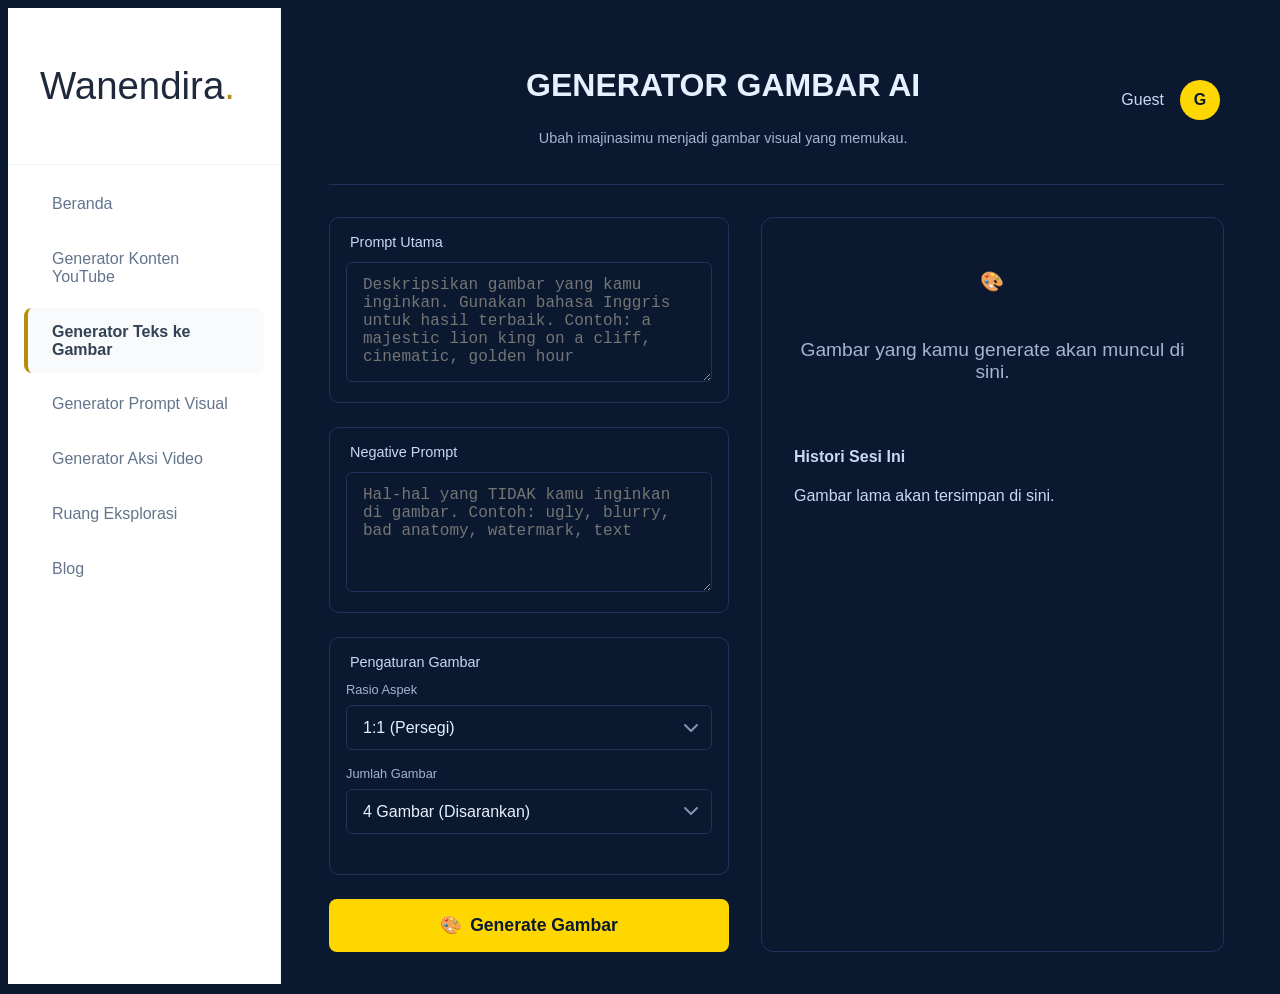
==== pages/generator-gambar.html @ 5f644c28 "Create generator-gambar.html" ====
<!DOCTYPE html>
<html lang="id">
<head>
    <meta charset="UTF-8">
    <meta name="viewport" content="width=device-width, initial-scale=1.0">
    <title>Generator Gambar AI | Wanendira.</title>
    
    <!-- Path ke CSS sudah disesuaikan (naik satu level ke root) -->
    <link rel="stylesheet" href="../assets/css/reset.css">
    <link rel="stylesheet" href="../assets/css/app.css">
</head>
<body>
    <div id="app-overlay" class="app-overlay"></div>
    <div class="app-container">
        <!-- Sidebar akan di-load oleh ui-loader.js -->
        <aside id="sidebar" class="sidebar">
            <div class="branding-header"><h1 class="brand-name">Wanendira<span class="brand-dot">.</span></h1></div>
            <nav id="main-nav" class="navigation"></nav>
        </aside>

        <!-- Workspace Utama -->
        <main class="workspace">
            <!-- Header yang konsisten dengan halaman lain -->
            <header class="workspace-header">
                <button id="menu-toggle" class="menu-toggle-btn"><svg xmlns="http://www.w3.org/2000/svg" width="24" height="24" viewBox="0 0 24 24" fill="none" stroke="currentColor" stroke-width="2" stroke-linecap="round" stroke-linejoin="round"><line x1="3" y1="12" x2="21" y2="12"></line><line x1="3" y1="6" x2="21" y2="6"></line><line x1="3" y1="18" x2="21" y2="18"></line></svg></button>
                <div class="page-title-wrapper">
                    <h2 class="page-title">GENERATOR GAMBAR AI</h2>
                    <p class="page-subtitle">Ubah imajinasimu menjadi gambar visual yang memukau.</p>
                </div>
                <div class="profile-wrapper">
                    <div id="user-profile-toggle" class="user-profile"><span class="user-name">Guest</span><div class="user-avatar">G</div></div>
                    <div id="profile-dropdown" class="profile-dropdown"><div class="dropdown-item" id="manage-api-key"><span>🔑</span> Kelola API Key</div><div class="dropdown-item"><span>⚙️</span> Pengaturan</div><div class="dropdown-separator"></div><div class="dropdown-item"><span>🚪</span> Keluar</div></div>
                </div>
            </header>

            <!-- 
                Area konten utama dengan layout 2 kolom (generator-workspace)
                Tapi isinya masih kosong. Ini yang akan kita bangun di langkah selanjutnya.
            -->
            <div id="content-area" class="generator-workspace">
                
           <!-- Area Kontrol (Kiri) - Sudah Terisi -->
<div class="generator-controls" id="image-generator-controls">

    <!-- Blok 1: Prompt Utama -->
    <div class="control-block">
        <label for="prompt-input" class="control-label">Prompt Utama</label>
        <textarea id="prompt-input" class="control-textarea" rows="5" placeholder="Deskripsikan gambar yang kamu inginkan. Gunakan bahasa Inggris untuk hasil terbaik. Contoh: a majestic lion king on a cliff, cinematic, golden hour"></textarea>
    </div>

    <!-- Blok 2: Negative Prompt -->
    <div class="control-block">
        <label for="negative-prompt-input" class="control-label">Negative Prompt</label>
        <textarea id="negative-prompt-input" class="control-textarea" rows="3" placeholder="Hal-hal yang TIDAK kamu inginkan di gambar. Contoh: ugly, blurry, bad anatomy, watermark, text"></textarea>
    </div>

    <!-- Blok 3: Pengaturan Gambar -->
    <div class="control-block">
        <label class="control-label">Pengaturan Gambar</label>
        
        <!-- Sub-blok untuk Rasio Aspek -->
        <div class="form-group" style="margin-bottom: 1rem;">
            <label for="aspect-ratio-select" style="font-size: 0.8rem; font-weight: 500; color: var(--text-secondary); margin-bottom: 0.5rem; display: block;">Rasio Aspek</label>
            <select id="aspect-ratio-select" class="control-select">
                <option value="1:1" selected>1:1 (Persegi)</option>
                <option value="16:9">16:9 (Landscape)</option>
                <option value="9:16">9:16 (Potrait)</option>
            </select>
        </div>

        <!-- Sub-blok untuk Jumlah Gambar -->
        <div class="form-group">
            <label for="num-images-select" style="font-size: 0.8rem; font-weight: 500; color: var(--text-secondary); margin-bottom: 0.5rem; display: block;">Jumlah Gambar</label>
            <select id="num-images-select" class="control-select">
                <option value="1">1 Gambar</option>
                <option value="2">2 Gambar</option>
                <option value="4" selected>4 Gambar (Disarankan)</option>
            </select>
        </div>
    </div>

    <!-- Tombol Generate Utama -->
    <button class="generate-btn" id="generate-image-btn">
        <span>🎨</span> Generate Gambar
    </button>
</div>

<!-- Area Hasil (Kanan) - Sudah Disiapkan -->
<div class="generator-output" id="image-generator-output">

    <!-- 
        Wadah untuk menampilkan gambar-gambar yang sedang/sudah digenerate.
        Kita akan menggunakan grid CSS untuk menatanya secara otomatis.
    -->
    <div class="image-result-grid" id="image-result-grid">
        
        <!-- 
            Ini adalah placeholder awal. Pesan ini akan menghilang
            saat pengguna menekan tombol "Generate".
        -->
        <div class="output-placeholder" id="output-placeholder-image">
            <p style="font-size: 1.2rem;">🎨</p>
            <p>Gambar yang kamu generate akan muncul di sini.</p>
        </div>
        
    </div>

    <!-- 
        Area untuk menampilkan galeri histori sesi.
        Untuk saat ini kita beri judul saja dulu.
    -->
    <div class="history-gallery-wrapper">
        <h4 class="history-title">Histori Sesi Ini</h4>
        <div class="history-grid" id="history-grid">
            <p class="history-placeholder">Gambar lama akan tersimpan di sini.</p>
        </div>
    </div>

</div>

            </div>
        </main>
    </div>

<!-- Modal API Key yang sudah di-upgrade dengan Tabs -->
<div id="api-key-modal" class="modal-overlay">
    <div class="modal-content">
        <button id="close-modal-btn" class="modal-close-btn">×</button>
        <h3>Kelola API Keys</h3>
        <p>Masukkan API Key Anda. Kunci disimpan dengan aman di browser Anda.</p>
        
        <!-- Navigasi Tab di dalam Modal -->
        <div class="tabs" style="margin-bottom: 1.5rem;">
            <button class="tab-link active" data-tab="gemini-key">Gemini</button>
            <button class="tab-link" data-tab="hf-key">Hugging Face</button>
        </div>

        <!-- Konten Tab untuk API Keys -->
        <div class="tab-content-wrapper">
            <!-- Tab 1: Gemini API Key -->
            <div id="gemini-key" class="tab-content active">
                <div class="form-group">
                    <label for="gemini-api-key-input">Google AI (Gemini) API Key</label>
                    <input type="password" id="gemini-api-key-input" placeholder="Masukkan API Key Gemini...">
                </div>
                <button class="modal-action-btn" data-key-type="geminiApiKey">Simpan Kunci Gemini</button>
            </div>
            <!-- Tab 2: Hugging Face API Key -->
            <div id="hf-key" class="tab-content">
                <div class="form-group">
                    <label for="hf-api-key-input">Hugging Face API Key</label>
                    <input type="password" id="hf-api-key-input" placeholder="Masukkan API Key Hugging Face (hf_...).">
                </div>
                <button class="modal-action-btn" data-key-type="huggingfaceApiKey">Simpan Kunci Hugging Face</button>
            </div>
        </div>
    </div>
</div>

    <!-- Path ke JS sudah disesuaikan (naik satu level ke root) -->
    <script src="../assets/js/ui-loader.js"></script>
    <script src="../assets/js/main.js"></script>
</body>
</html>
---- assets/css/app.css ----
/* app.css - VERSI STABIL & TERVERIFIKASI */
:root {
    --primary-bg: #0A192F;
    --border-color: #1d335a;
    --text-bright: #E6F1FF;
    --text-primary: #CCD6F6;
    --text-secondary: #a8b2d1;
    --accent-gold-bright: #FFD700;
    --accent-gold-darker: #b58d0d;
    --accent-gold-hover: #ffd900d7;
    --sidebar-light-bg: #FFFFFF;
    --sidebar-light-border: #eef2f9;
    --sidebar-light-text-brand: #1e293b;
    --sidebar-light-text-primary: #334155;
    --sidebar-light-text-secondary: #64748b;
    --sidebar-indicator-color: #b58d0d;
    --sidebar-hover-bg: #f8fafc;
    --font-branding: 'Alata', sans-serif;
    --font-ui: 'Poppins', sans-serif;
    --transition-speed: 0.3s;
}
body {
    background-color: var(--primary-bg);
    color: var(--text-primary);
    font-family: var(--font-ui);
    font-size: 16px;
    -webkit-font-smoothing: antialiased;
    overflow-x: hidden;
}
.app-container {
    display: flex;
    min-height: 100vh;
}
.app-overlay {
    position: fixed;
    top: 0;
    left: 0;
    width: 100%;
    height: 100%;
    background-color: rgba(0, 0, 0, 0.5);
    z-index: 999;
    opacity: 0;
    visibility: hidden;
    transition: opacity var(--transition-speed) ease, visibility var(--transition-speed) ease;
}
.app-overlay.visible {
    opacity: 1;
    visibility: visible;
}
.sidebar {
    width: 280px;
    background-color: var(--sidebar-light-bg);
    padding: 0;
    display: flex;
    flex-direction: column;
    border-right: 1px solid var(--sidebar-light-border);
    z-index: 1000;
    overflow-y: auto;
    transition: width var(--transition-speed) ease, left var(--transition-speed) ease-in-out;
}
.branding-header {
    padding: 1.5rem 2rem;
    border-bottom: 1px solid var(--sidebar-light-border);
    margin-bottom: 1rem;
}
.brand-name {
    font-family: var(--font-branding);
    font-size: 2.4rem;
    font-weight: 400;
    color: var(--sidebar-light-text-brand);
}
.brand-dot {
    color: var(--sidebar-indicator-color);
}
.navigation {
    padding: 0 1rem;
    display: flex;
    flex-direction: column;
    gap: 0.5rem;
}
.nav-link {
    display: flex;
    align-items: center;
    gap: 1rem;
    padding: 0.9rem 1.5rem;
    border-radius: 8px;
    text-decoration: none;
    font-weight: 500;
    color: var(--sidebar-light-text-secondary);
    transition: background-color var(--transition-speed) ease, color var(--transition-speed) ease;
    border-left: 4px solid transparent;
}
.nav-link:hover {
    background-color: var(--sidebar-hover-bg);
    color: var(--sidebar-light-text-primary);
}
.nav-link.active {
    background-color: var(--sidebar-hover-bg);
    color: var(--sidebar-light-text-primary);
    font-weight: 600;
    border-left: 4px solid var(--sidebar-indicator-color);
}
.workspace {
    flex-grow: 1;
    padding: 2rem 3rem;
    display: flex;
    flex-direction: column;
}
.workspace-header {
    display: flex;
    justify-content: space-between;
    align-items: center;
    margin-bottom: 2rem;
    border-bottom: 1px solid var(--border-color);
    padding-bottom: 1.5rem;
}
.greeting {
    font-size: 1.75rem;
    font-weight: 700;
    color: var(--text-bright);
}
.user-profile {
    display: flex;
    align-items: center;
    gap: 1rem;
}
.user-name {
    font-weight: 500;
    color: var(--text-primary);
}
.user-avatar {
    width: 40px;
    height: 40px;
    border-radius: 50%;
    background-color: var(--accent-gold-bright);
    color: var(--primary-bg);
    display: flex;
    justify-content: center;
    align-items: center;
    font-weight: 700;
    transition: background-color var(--transition-speed) ease;
}
.user-avatar:hover {
    background-color: var(--accent-gold-hover);
    cursor: pointer;
}
.content-area {
    flex-grow: 1;
}
.welcome-message {
    text-align: center;
    margin-top: 10vh;
}
.welcome-message h3 {
    font-size: 1.5rem;
    margin-bottom: 0.5rem;
    color: var(--text-bright);
}
.welcome-message p {
    color: var(--text-primary);
}
.menu-toggle-btn {
    display: none;
    background: none;
    border: none;
    cursor: pointer;
    padding: 0.5rem;
    color: var(--text-bright);
}
.menu-toggle-btn svg {
    width: 28px;
    height: 28px;
}
@media (max-width: 768px) {
    .sidebar {
        position: fixed;
        left: -100%;
        top: 0;
        height: 100%;
        box-shadow: 4px 0px 20px rgba(0, 0, 0, 0.2);
    }
    .sidebar.open {
        left: 0;
    }
    .workspace {
        padding: 1.5rem;
        width: 100%;
    }
    .workspace-header {
        gap: 1rem;
        justify-content: flex-start;
    }
    .menu-toggle-btn {
        display: block;
    }
    .greeting {
        font-size: 1.2rem;
        flex-grow: 1;
    }
    .user-name {
        display: none;
    }
}
/* ==================================================== */
/* ---      STYLE UNTUK "PINTU GERBANG VISUAL"      --- */
/* ==================================================== */
.tool-grid-container {
    padding: 1rem 0;
}

.grid-title {
    font-size: 1.5rem;
    font-weight: 600;
    color: var(--text-bright);
    margin-bottom: 2rem;
}

.tool-grid {
    display: grid;
    /* Ini adalah magic untuk grid responsif */
    grid-template-columns: repeat(auto-fill, minmax(280px, 1fr));
    gap: 1.5rem;
}

.tool-card {
    display: block;
    text-decoration: none;
    background-color: var(--sidebar-bg); /* #112240 */
    border: 1px solid var(--border-color);
    padding: 2rem;
    border-radius: 12px;
    transition: transform var(--transition-speed) ease, box-shadow var(--transition-speed) ease, border-color var(--transition-speed) ease;
}
.tool-card:hover {
    transform: translateY(-5px);
    border-color: var(--accent-gold-darker);
    box-shadow: 0 10px 30px -15px rgba(2, 12, 27, 0.7);
}

.tool-card-icon {
    margin-bottom: 1.5rem;
}

.tool-card-icon img {
    width: 40px;
    height: 40px;
    stroke: var(--accent-gold-bright); /* Ini tidak akan berfungsi untuk img, tapi bagus untuk inline svg */
    filter: invert(79%) sepia(55%) saturate(468%) hue-rotate(359deg) brightness(96%) contrast(90%); /* Trik untuk mewarnai IMG SVG menjadi gold */
}

.tool-card-title {
    font-size: 1.1rem;
    font-weight: 600;
    color: var(--text-bright);
    margin-bottom: 0.5rem;
}

.tool-card-description {
    font-size: 0.9rem;
    color: var(--text-secondary);
    line-height: 1.6;
}/* ==================================================== */
/* ---      STYLE UNTUK PROFILE DROPDOWN & MODAL    --- */
/* ==================================================== */

/* --- Profile Wrapper & Dropdown --- */
.profile-wrapper {
    position: relative; /* Kunci untuk posisi dropdown */
}

.user-profile {
    cursor: pointer; /* Ubah kursor menjadi tangan saat hover */
    border-radius: 20px;
    transition: background-color var(--transition-speed) ease;
    padding: 4px;
}

.user-profile:hover {
    background-color: var(--border-color);
}

.profile-dropdown {
    position: absolute;
    top: 120%; /* Posisi sedikit di bawah avatar */
    right: 0;
    width: 220px;
    background-color: var(--sidebar-bg);
    border: 1px solid var(--border-color);
    border-radius: 8px;
    box-shadow: 0 10px 30px -10px rgba(2, 12, 27, 0.7);
    z-index: 1001;
    overflow: hidden;
    
    /* Awalnya tersembunyi, dengan animasi */
    opacity: 0;
    visibility: hidden;
    transform: translateY(-10px);
    transition: opacity var(--transition-speed) ease, transform var(--transition-speed) ease, visibility var(--transition-speed) ease;
}

.profile-dropdown.open {
    opacity: 1;
    visibility: visible;
    transform: translateY(0);
}

.dropdown-item {
    display: flex;
    align-items: center;
    gap: 1rem;
    padding: 0.8rem 1rem;
    color: var(--text-secondary);
    cursor: pointer;
    font-size: 0.9rem;
    transition: background-color var(--transition-speed) ease;
}

.dropdown-item:hover {
    background-color: var(--border-color);
    color: var(--text-bright);
}

.dropdown-separator {
    height: 1px;
    background-color: var(--border-color);
    margin: 0.5rem 0;
}

/* --- Modal Pop-up --- */
.modal-overlay {
    position: fixed;
    top: 0;
    left: 0;
    width: 100%;
    height: 100%;
    background-color: rgba(255, 215, 0, 0.2); /* Warna Gold (#FFD700) dengan transparansi 20% */
    backdrop-filter: blur(5px);
    z-index: 2000;
    display: flex;
    justify-content: center;
    align-items: center;
    
    /* Awalnya tersembunyi, dengan animasi */
    opacity: 0;
    visibility: hidden;
    transition: opacity var(--transition-speed) ease, visibility var(--transition-speed) ease;
}

.modal-overlay.open {
    opacity: 1;
    visibility: visible;
}

.modal-content {
    background-color: var(--sidebar-bg); /* Warna sama dengan sidebar gelap */
    padding: 2.5rem;
    border-radius: 12px;
    border: 1px solid var(--border-color);
    width: 90%;
    max-width: 500px;
    box-shadow: 0 10px 50px -15px rgba(0,0,0,0.5);
    position: relative; /* Untuk posisi tombol close */

    /* Animasi saat muncul */
    transform: scale(0.95);
    transition: transform var(--transition-speed) ease;
}

.modal-overlay.open .modal-content {
    transform: scale(1);
}

.modal-close-btn {
    position: absolute;
    top: 1rem;
    right: 1rem;
    background: none;
    border: none;
    color: var(--text-secondary);
    font-size: 1.8rem;
    cursor: pointer;
    line-height: 1;
}

.modal-content h3 {
    font-size: 1.5rem;
    color: var(--text-bright);
    margin-bottom: 0.5rem;
}

.modal-content p {
    color: var(--text-secondary);
    font-size: 0.9rem;
    margin-bottom: 2rem;
    line-height: 1.6;
}

/* --- Form di dalam Modal --- */
.form-group {
    margin-bottom: 1.5rem;
}

.form-group label {
    display: block;
    font-size: 0.9rem;
    font-weight: 500;
    color: var(--text-primary);
    margin-bottom: 0.5rem;
}

.form-group input {
    width: 100%;
    background-color: var(--primary-bg);
    border: 1px solid var(--border-color);
    color: var(--text-bright);
    padding: 0.8rem 1rem;
    border-radius: 6px;
    font-size: 1rem;
    transition: border-color var(--transition-speed) ease, box-shadow var(--transition-speed) ease;
}

.form-group input:focus {
    outline: none;
    border-color: var(--accent-gold-darker);
    box-shadow: 0 0 0 3px rgba(209, 175, 55, 0.2);
}

.modal-action-btn {
    width: 100%;
    background-color: var(--accent-gold-bright);
    color: var(--primary-bg);
    border: none;
    padding: 0.9rem;
    border-radius: 6px;
    font-size: 1rem;
    font-weight: 700;
    cursor: pointer;
    transition: background-color var(--transition-speed) ease;
}

.modal-action-btn:hover {
    background-color: var(--accent-gold-hover);
}/* ==================================================== */
/* ---      STYLE UNTUK HALAMAN GENERATOR           --- */
/* ==================================================== */

/* --- Styling untuk Navigasi Tab Internal --- */
.tabs {
    display: flex;
    gap: 0.5rem;
    border-bottom: 2px solid var(--border-color);
    margin-bottom: 2rem;
}

.tab-link {
    background-color: transparent;
    border: none;
    color: var(--text-secondary);
    padding: 1rem 1.5rem;
    cursor: pointer;
    font-size: 1rem;
    font-weight: 500;
    border-bottom: 3px solid transparent;
    transition: color var(--transition-speed) ease, border-color var(--transition-speed) ease;
}

.tab-link:hover {
    color: var(--text-bright);
}

.tab-link.active {
    color: var(--accent-gold-bright);
    border-bottom-color: var(--accent-gold-bright);
    font-weight: 600;
}

/* --- Wrapper & Konten Tab --- */
.tab-content-wrapper {
    padding-top: 1rem;
}

.tab-content {
    display: none; /* Sembunyikan semua konten tab secara default */
}

.tab-content.active {
    display: block; /* Tampilkan hanya yang aktif */
}

/* --- Grid untuk Sub-Alat --- */
.sub-tool-grid {
    display: grid;
    grid-template-columns: repeat(auto-fill, minmax(250px, 1fr));
    gap: 1.5rem;
}

/* --- Desain Kartu Terang --- */
.sub-tool-card {
    background-color: var(--sidebar-light-bg); /* Warna PUTIH */
    border: 1px solid var(--sidebar-light-border);
    padding: 1.5rem;
    border-radius: 10px;
    cursor: pointer;
    transition: transform var(--transition-speed) ease, box-shadow var(--transition-speed) ease;
}

.sub-tool-card:hover {
    transform: translateY(-5px);
    box-shadow: 0 8px 25px rgba(17, 34, 64, 0.1);
}

.sub-tool-title {
    font-size: 1.1rem;
    font-weight: 600;
    color: var(--sidebar-light-text-brand); /* Warna Teks Gelap */
    margin-bottom: 0.5rem;
}

.sub-tool-description {
    font-size: 0.9rem;
    color: var(--sidebar-light-text-secondary); /* Warna Teks Abu-abu */
    line-height: 1.5;
}
/* ==================================================== */
/* ---      STYLE UNTUK HALAMAN GENERATOR (DESAIN BARU) --- */
/* ==================================================== */

/* Penataan Header Halaman Khusus */
.page-title-wrapper { flex-grow: 1; text-align: center; padding: 0 2rem; }
.page-title { font-family: var(--font-branding); font-size: 2rem; color: var(--text-bright); }
.page-subtitle { font-size: 0.9rem; color: var(--text-secondary); margin-top: 0.25rem; }

/* Penataan Area Kerja Generator (Layout 2 Kolom) */
.generator-workspace { display: grid; grid-template-columns: 400px 1fr; gap: 2rem; flex-grow: 1; min-height: 0; }

/* 
====================================================
===      DESAIN BARU BERBASIS BLOK/CARD          ===
====================================================
*/
.generator-controls, .generator-output {
    background-color: transparent; /* Wrapper utama sekarang transparan */
    padding: 0; /* Hapus padding dari wrapper */
    border: none; /* Hapus border dari wrapper */
    display: flex;
    flex-direction: column;
    gap: 1.5rem; /* Ini akan memberi JARAK antar blok form */
}

.generator-output {
    background-color: var(--sidebar-bg); /* Beri background hanya pada kolom output */
    border-radius: 12px;
    padding: 2rem;
    border: 1px solid var(--border-color);
    overflow-y: auto;
}

/* Setiap blok form (sebagai kartu) */
/* ==================================================== */
/* ---      STYLE UNTUK HALAMAN GENERATOR (REVISI ALIGNMENT) --- */
/* ==================================================== */

/* Penataan Header Halaman Khusus */
.page-title-wrapper { flex-grow: 1; text-align: center; padding: 0 2rem; }
.page-title { font-family: var(--font-branding); font-size: 2rem; color: var(--text-bright); }
.page-subtitle { font-size: 0.9rem; color: var(--text-secondary); margin-top: 0.25rem; }

/* Penataan Area Kerja Generator (Layout 2 Kolom) */
.generator-workspace { display: grid; grid-template-columns: 400px 1fr; gap: 2rem; flex-grow: 1; min-height: 0; }

/* Desain Berbasis Blok/Card */
.generator-controls, .generator-output {
    background-color: transparent;
    padding: 0;
    border: none;
    display: flex;
    flex-direction: column;
    gap: 1.5rem;
}

.generator-output {
    background-color: var(--sidebar-bg);
    border-radius: 12px;
    padding: 2rem;
    border: 1px solid var(--border-color);
    overflow-y: auto;
}

/* 
====================================================
===      INI BAGIAN PERBAIKAN UTAMA              ===
====================================================
*/

/* Setiap blok form (sebagai kartu) */
.control-block {
    background-color: var(--sidebar-bg);
    border: 1px solid var(--border-color);
    border-radius: 10px;
    /* Padding di sini yang akan mengatur jarak "bingkai" */
    padding: 1rem; 
}

.control-label {
    display: block;
    font-size: 0.9rem;
    font-weight: 500;
    color: var(--text-primary);
    margin-bottom: 0.75rem;
    padding: 0 0.25rem; /* Beri sedikit padding pada label agar tidak mepet */
}

/* Style untuk Input & Select di dalam blok */
.control-textarea, .control-select {
    width: 100%; /* Pastikan elemen mengambil lebar penuh */
    box-sizing: border-box; /* Ini penting agar padding & border tidak menambah lebar */
    background-color: var(--primary-bg);
    border: 1px solid var(--border-color);
    color: var(--text-bright);
    padding: 0.8rem 1rem; /* Padding internal untuk teks di dalam input */
    border-radius: 6px;
    font-size: 1rem;
    transition: border-color var(--transition-speed) ease, box-shadow var(--transition-speed) ease;
}

.control-textarea:focus, .control-select:focus {
    outline: none;
    border-color: var(--accent-gold-darker);
    box-shadow: 0 0 0 3px rgba(209, 175, 55, 0.2);
}
.control-textarea {
    resize: vertical;
    min-height: 120px;
}
select.control-select {
    -webkit-appearance: none; -moz-appearance: none; appearance: none;
    background-image: url("data:image/svg+xml,%3csvg xmlns='http://www.w3.org/2000/svg' viewBox='0 0 16 16'%3e%3cpath fill='none' stroke='%238892b0' stroke-linecap='round' stroke-linejoin='round' stroke-width='2' d='M2 5l6 6 6-6'/%3e%3c/svg%3e");
    background-repeat: no-repeat;
    background-position: right 0.75rem center;
    background-size: 1em;
}

/* Tombol Generate */
.generate-btn {
    background-color: var(--accent-gold-bright);
    color: var(--primary-bg);
    border: none;
    padding: 1rem;
    border-radius: 8px;
    font-size: 1.1rem;
    font-weight: 700;
    cursor: pointer;
    display: flex;
    justify-content: center;
    align-items: center;
    gap: 0.5rem;
    transition: background-color var(--transition-speed) ease;
}
.generate-btn:hover { background-color: var(--accent-gold-hover); }

/* Placeholder di Area Output */
.output-placeholder { display: flex; justify-content: center; align-items: center; height: 100%; color: var(--text-secondary); text-align: center; flex-direction: column; gap: 0.5rem; font-size: 1.2rem; }

/* --- Aturan Responsif --- */
@media (max-width: 992px) {
    .page-title-wrapper { text-align: left; padding: 0; }
    .page-title { font-size: 1.5rem; }
    .generator-workspace { grid-template-columns: 1fr; }
    .generator-controls, .generator-output { padding: 0; }
    .control-block {
        /* Di mobile, kurangi padding bingkai agar lebih lega */
        padding: 0.75rem;
    }
    .generator-output { min-height: 300px; padding: 1.5rem; }
}/* ==================================================== */
/* ---      STYLE UNTUK AREA OUTPUT GENERATOR       --- */
/* ==================================================== */

.output-wrapper {
    display: flex;
    flex-direction: column;
    gap: 1.75rem; /* Jarak antar bagian output */
}

/* Tombol Aksi di Atas */
.output-actions {
    display: flex;
    gap: 1rem;
    padding-bottom: 1rem;
    border-bottom: 1px solid var(--border-color);
}
.action-btn {
    background-color: var(--border-color);
    color: var(--text-secondary);
    border: 1px solid transparent;
    padding: 0.5rem 1rem;
    border-radius: 6px;
    font-size: 0.85rem;
    font-weight: 500;
    cursor: pointer;
    transition: all var(--transition-speed) ease;
}
.action-btn:hover {
    background-color: var(--primary-bg);
    color: var(--text-bright);
    border-color: var(--border-color);
}

/* Setiap bagian output (Judul, Deskripsi, dll) */
.output-section {
    /* tidak perlu style khusus, diatur oleh wrapper */
}

.output-label {
    font-size: 0.8rem;
    font-weight: 600;
    color: var(--text-secondary);
    text-transform: uppercase;
    letter-spacing: 0.5px;
    margin-bottom: 0.75rem;
}

.output-content {
    background-color: var(--primary-bg);
    border: 1px solid var(--border-color);
    border-radius: 6px;
    padding: 1rem;
    color: var(--text-primary);
    font-size: 0.95rem;
    line-height: 1.7;
    min-height: 40px; /* Tinggi minimal agar tidak terlalu tipis saat kosong */
}
.output-content:focus {
    outline: none;
    border-color: var(--accent-gold-darker);
    box-shadow: 0 0 0 3px rgba(209, 175, 55, 0.2);
}

/* Grid untuk Hashtag & Tags */
.output-grid {
    display: grid;
    grid-template-columns: 1fr 1fr;
    gap: 1.5rem;
}

/* Khusus untuk Narasi */
#output-narasi .segment {
    margin-bottom: 1.5rem;
    padding-bottom: 1.5rem;
    border-bottom: 1px dashed var(--border-color);
}
#output-narasi .segment:last-child {
    border-bottom: none;
    margin-bottom: 0;
    padding-bottom: 0;
}
.segment-title {
    font-weight: 700;
    color: var(--accent-gold-bright);
    margin-bottom: 0.5rem;
}
.segment-narasi {
    color: var(--text-bright);
    margin-bottom: 0.75rem;
}
.segment-prompt {
    background-color: rgba(0,0,0,0.2);
    padding: 0.75rem;
    border-radius: 4px;
    font-style: italic;
    color: var(--text-secondary);
    font-size: 0.9rem;
}
/* ==================================================== */
/* ---      STYLE UNTUK LOADING SPINNER             --- */
/* ==================================================== */
.loading-spinner {
    width: 48px;
    height: 48px;
    border: 3px solid var(--border-color);
    border-bottom-color: var(--accent-gold-bright);
    border-radius: 50%;
    display: inline-block;
    box-sizing: border-box;
    animation: rotation 1s linear infinite;
}

@keyframes rotation {
    0% {
        transform: rotate(0deg);
    }
    100% {
        transform: rotate(360deg);
    }
}
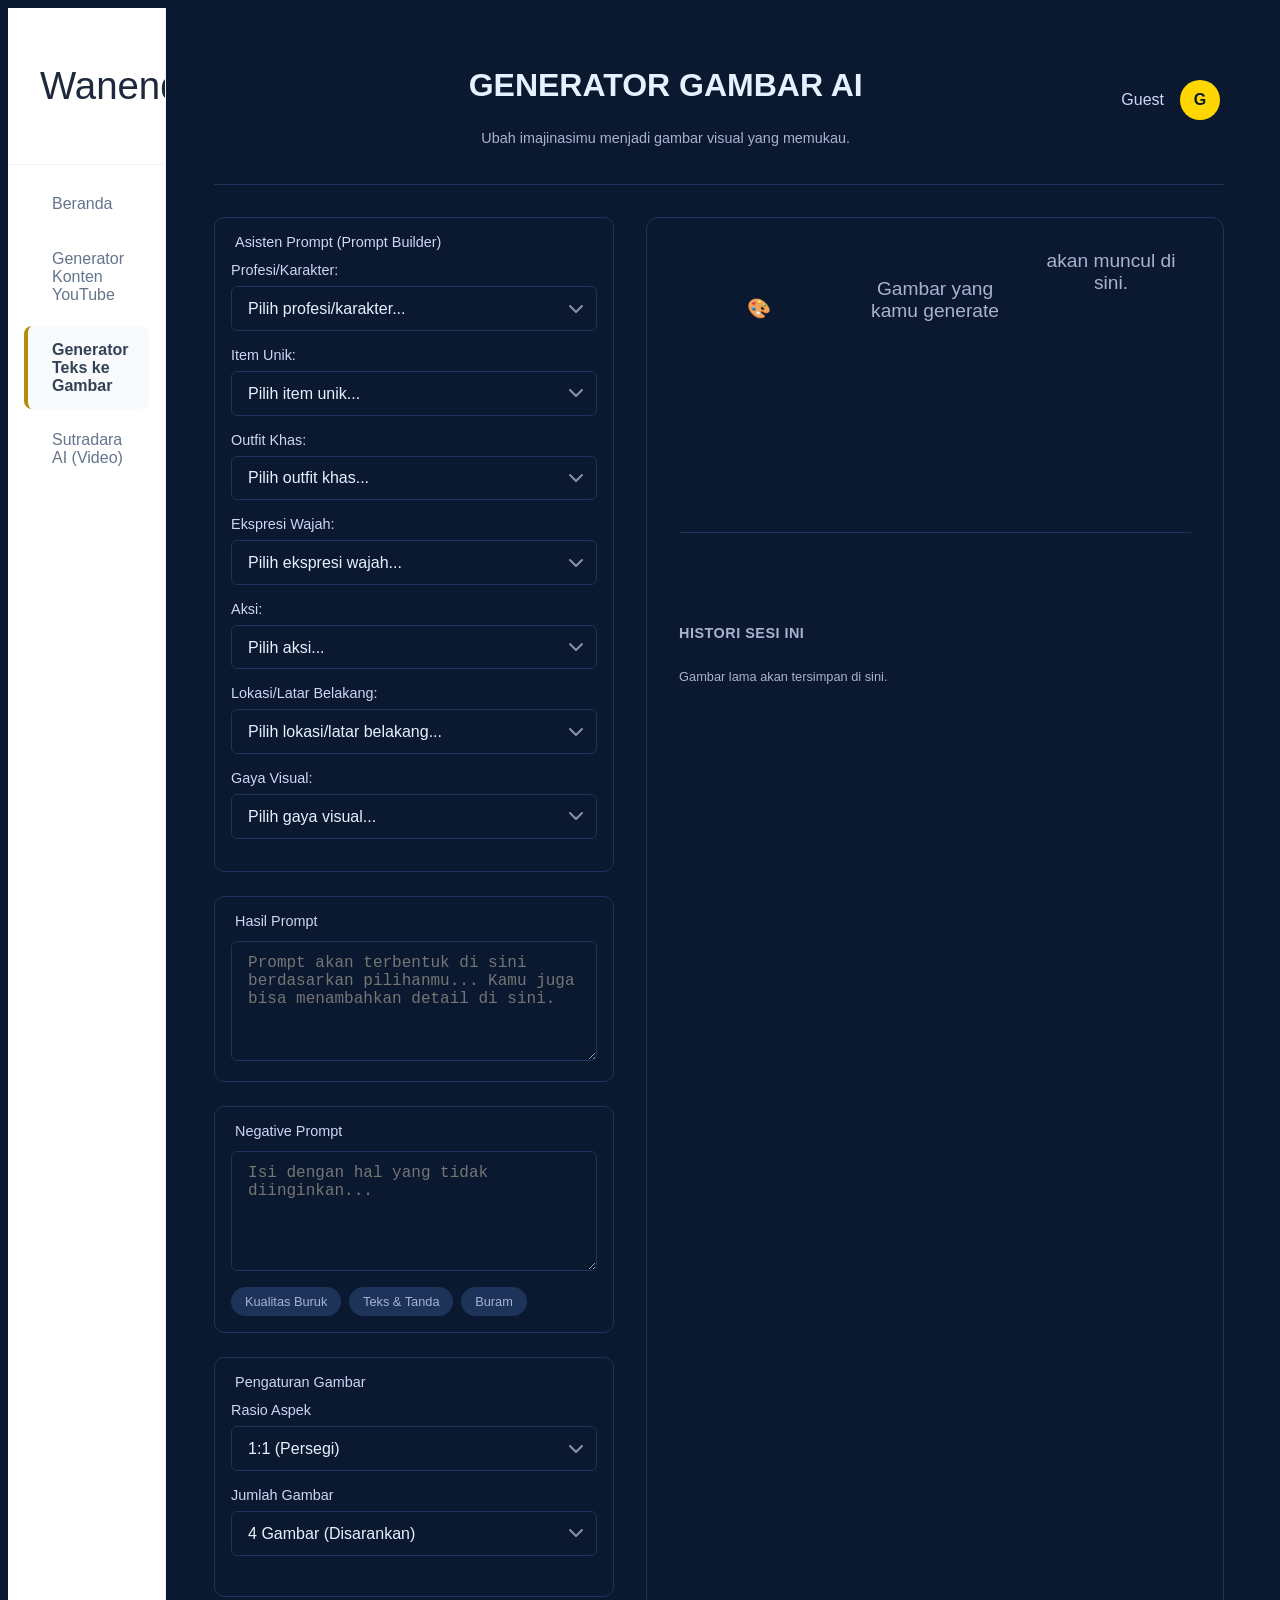
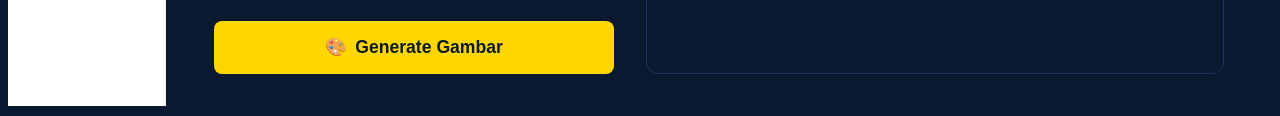
==== commit 6d30f87b: "Add files via upload" ====
--- a/pages/generator-gambar.html
+++ b/pages/generator-gambar.html
@@ -40,37 +40,88 @@
             <div id="content-area" class="generator-workspace">
                 
            <!-- Area Kontrol (Kiri) - Sudah Terisi -->
+<!-- Area Kontrol (Kiri) - VERSI ASISTEN PROMPT -->
 <div class="generator-controls" id="image-generator-controls">
 
-    <!-- Blok 1: Prompt Utama -->
-    <div class="control-block">
-        <label for="prompt-input" class="control-label">Prompt Utama</label>
-        <textarea id="prompt-input" class="control-textarea" rows="5" placeholder="Deskripsikan gambar yang kamu inginkan. Gunakan bahasa Inggris untuk hasil terbaik. Contoh: a majestic lion king on a cliff, cinematic, golden hour"></textarea>
-    </div>
-
-    <!-- Blok 2: Negative Prompt -->
+    <!-- Blok 1: Prompt Builder Terstruktur -->
+    <div class="control-block">
+        <label class="control-label">Asisten Prompt (Prompt Builder)</label>
+        
+        <!-- Setiap dropdown akan ada di dalam form-group-nya sendiri -->
+        <div class="form-group" style="margin-bottom: 1rem;">
+            <label for="profesi-select" class="sub-control-label">Profesi/Karakter:</label>
+            <select id="profesi-select" class="control-select prompt-part">
+                <option value="">Pilih profesi/karakter...</option>
+            </select>
+        </div>
+        <div class="form-group" style="margin-bottom: 1rem;">
+            <label for="item-select" class="sub-control-label">Item Unik:</label>
+            <select id="item-select" class="control-select prompt-part">
+                <option value="">Pilih item unik...</option>
+            </select>
+        </div>
+        <div class="form-group" style="margin-bottom: 1rem;">
+            <label for="outfit-select" class="sub-control-label">Outfit Khas:</label>
+            <select id="outfit-select" class="control-select prompt-part">
+                <option value="">Pilih outfit khas...</option>
+            </select>
+        </div>
+        <div class="form-group" style="margin-bottom: 1rem;">
+            <label for="ekspresi-select" class="sub-control-label">Ekspresi Wajah:</label>
+            <select id="ekspresi-select" class="control-select prompt-part">
+                <option value="">Pilih ekspresi wajah...</option>
+            </select>
+        </div>
+        <div class="form-group" style="margin-bottom: 1rem;">
+            <label for="aksi-select" class="sub-control-label">Aksi:</label>
+            <select id="aksi-select" class="control-select prompt-part">
+                <option value="">Pilih aksi...</option>
+            </select>
+        </div>
+        <div class="form-group" style="margin-bottom: 1rem;">
+            <label for="lokasi-select" class="sub-control-label">Lokasi/Latar Belakang:</label>
+            <select id="lokasi-select" class="control-select prompt-part">
+                <option value="">Pilih lokasi/latar belakang...</option>
+            </select>
+        </div>
+        <div class="form-group" style="margin-bottom: 1rem;">
+            <label for="gaya-visual-select" class="sub-control-label">Gaya Visual:</label>
+            <select id="gaya-visual-select" class="control-select prompt-part">
+                <option value="">Pilih gaya visual...</option>
+            </select>
+        </div>
+    </div>
+
+    <!-- Blok 2: Prompt Utama (Sekarang menjadi hasil dari Prompt Builder) -->
+    <div class="control-block">
+        <label for="prompt-input" class="control-label">Hasil Prompt</label>
+        <textarea id="prompt-input" class="control-textarea" rows="5" placeholder="Prompt akan terbentuk di sini berdasarkan pilihanmu... Kamu juga bisa menambahkan detail di sini."></textarea>
+    </div>
+
+    <!-- Blok 3: Negative Prompt dengan Saran -->
     <div class="control-block">
         <label for="negative-prompt-input" class="control-label">Negative Prompt</label>
-        <textarea id="negative-prompt-input" class="control-textarea" rows="3" placeholder="Hal-hal yang TIDAK kamu inginkan di gambar. Contoh: ugly, blurry, bad anatomy, watermark, text"></textarea>
-    </div>
-
-    <!-- Blok 3: Pengaturan Gambar -->
+        <textarea id="negative-prompt-input" class="control-textarea" rows="3" placeholder="Isi dengan hal yang tidak diinginkan..."></textarea>
+        <div class="suggestion-pills">
+            <button class="pill-btn" data-value="ugly, tiling, poorly drawn hands, poorly drawn feet, poorly drawn face">Kualitas Buruk</button>
+            <button class="pill-btn" data-value="text, watermark, signature">Teks & Tanda</button>
+            <button class="pill-btn" data-value="blurry, blurred, grainy">Buram</button>
+        </div>
+    </div>
+    
+    <!-- Blok 4: Pengaturan Gambar (tidak berubah) -->
     <div class="control-block">
         <label class="control-label">Pengaturan Gambar</label>
-        
-        <!-- Sub-blok untuk Rasio Aspek -->
-        <div class="form-group" style="margin-bottom: 1rem;">
-            <label for="aspect-ratio-select" style="font-size: 0.8rem; font-weight: 500; color: var(--text-secondary); margin-bottom: 0.5rem; display: block;">Rasio Aspek</label>
+        <div class="form-group" style="margin-bottom: 1rem;">
+            <label for="aspect-ratio-select" class="sub-control-label">Rasio Aspek</label>
             <select id="aspect-ratio-select" class="control-select">
                 <option value="1:1" selected>1:1 (Persegi)</option>
                 <option value="16:9">16:9 (Landscape)</option>
                 <option value="9:16">9:16 (Potrait)</option>
             </select>
         </div>
-
-        <!-- Sub-blok untuk Jumlah Gambar -->
         <div class="form-group">
-            <label for="num-images-select" style="font-size: 0.8rem; font-weight: 500; color: var(--text-secondary); margin-bottom: 0.5rem; display: block;">Jumlah Gambar</label>
+            <label for="num-images-select" class="sub-control-label">Jumlah Gambar</label>
             <select id="num-images-select" class="control-select">
                 <option value="1">1 Gambar</option>
                 <option value="2">2 Gambar</option>
@@ -79,7 +130,7 @@
         </div>
     </div>
 
-    <!-- Tombol Generate Utama -->
+    <!-- Tombol Generate Utama (tidak berubah) -->
     <button class="generate-btn" id="generate-image-btn">
         <span>🎨</span> Generate Gambar
     </button>
@@ -161,4 +212,4 @@
     <script src="../assets/js/ui-loader.js"></script>
     <script src="../assets/js/main.js"></script>
 </body>
-</html>
+</html>
--- a/assets/css/app.css
+++ b/assets/css/app.css
@@ -792,4 +792,400 @@
     100% {
         transform: rotate(360deg);
     }
+}
+/* ==================================================== */
+/* ---      STYLE UNTUK GENERATOR GAMBAR (REVISI)   --- */
+/* ==================================================== */
+
+.image-result-grid {
+    /* Menggunakan teknik Masonry Layout dengan Column CSS */
+    column-count: 2; /* Default untuk layar medium, 2 kolom */
+    column-gap: 1rem;
+    padding-bottom: 2rem;
+    border-bottom: 1px solid var(--border-color);
+    margin-bottom: 2rem;
+    min-height: 250px; 
+}
+
+/* Untuk layar lebih kecil, hanya 1 kolom */
+@media (max-width: 768px) {
+    .image-result-grid {
+        column-count: 1;
+    }
+}
+
+/* Untuk layar lebih besar, bisa 3 kolom */
+@media (min-width: 1200px) {
+    .image-result-grid {
+        column-count: 3;
+    }
+}
+
+/* Setiap kartu gambar sekarang akan mengisi kolom secara vertikal */
+.image-card {
+    position: relative;
+    overflow: hidden;
+    border-radius: 8px;
+    background-color: var(--primary-bg);
+    /* Penting: hindari kartu terpotong antar kolom */
+    break-inside: avoid; 
+    margin-bottom: 1rem; /* Jarak antar gambar di satu kolom */
+}
+
+/* Wrapper untuk setiap gambar hasil */
+.image-card {
+    position: relative;
+    overflow: hidden;
+    border-radius: 8px;
+    background-color: var(--primary-bg);
+}
+
+.image-card img {
+    width: 100%;
+    height: 100%;
+    object-fit: cover;
+    display: block;
+    transition: transform 0.3s ease;
+}
+
+.image-card:hover img {
+    transform: scale(1.05);
+}
+
+/* Overlay yang muncul saat hover */
+.image-card-overlay {
+    position: absolute;
+    top: 0;
+    left: 0;
+    width: 100%;
+    height: 100%;
+    background: linear-gradient(to top, rgba(0,0,0,0.8) 0%, rgba(0,0,0,0) 60%);
+    opacity: 0;
+    transition: opacity 0.3s ease;
+    display: flex;
+    justify-content: center;
+    align-items: flex-end;
+    padding: 0.75rem;
+}
+
+.image-card:hover .image-card-overlay {
+    opacity: 1;
+}
+
+/* Tombol aksi di dalam overlay */
+.image-actions {
+    display: flex;
+    gap: 0.5rem;
+}
+
+.image-action-btn {
+    background-color: rgba(255, 255, 255, 0.2);
+    backdrop-filter: blur(5px);
+    border: 1px solid rgba(255, 255, 255, 0.3);
+    color: white;
+    width: 32px;
+    height: 32px;
+    border-radius: 50%;
+    display: flex;
+    justify-content: center;
+    align-items: center;
+    cursor: pointer;
+    transition: background-color 0.2s ease, transform 0.2s ease;
+}
+
+.image-action-btn:hover {
+    background-color: rgba(255, 255, 255, 0.4);
+    transform: scale(1.1);
+}
+
+/* Style untuk Galeri Histori */
+.history-gallery-wrapper {
+    margin-top: 1rem;
+}
+.history-title {
+    font-size: 0.9rem;
+    font-weight: 600;
+    color: var(--text-secondary);
+    text-transform: uppercase;
+    letter-spacing: 0.5px;
+    margin-bottom: 1rem;
+}
+.history-grid {
+    display: grid;
+    grid-template-columns: repeat(auto-fill, minmax(80px, 1fr));
+    gap: 0.75rem;
+}
+.history-placeholder {
+    font-size: 0.8rem;
+    color: var(--text-secondary);
+    grid-column: 1 / -1;
+}
+.history-thumbnail {
+    width: 100%;
+    padding-top: 100%; /* Membuat kotak aspek 1:1 */
+    position: relative;
+    border-radius: 6px;
+    overflow: hidden;
+    cursor: pointer;
+}
+.history-thumbnail img {
+    position: absolute;
+    top: 0;
+    left: 0;
+    width: 100%;
+    height: 100%;
+    object-fit: cover;
+}
+/* Style tambahan untuk Ikon SVG di dalam tombol aksi gambar */
+.image-action-btn svg {
+    stroke: white; /* Warna ikon */
+    width: 18px;   /* Ukuran ikon */
+    height: 18px;
+}
+/* Style tambahan untuk Prompt Builder */
+.sub-control-label {
+    font-size: 0.8rem;
+    font-weight: 500;
+    color: var(--text-secondary);
+    margin-bottom: 0.5rem;
+    display: block;
+}
+
+.suggestion-pills {
+    display: flex;
+    flex-wrap: wrap;
+    gap: 0.5rem;
+    margin-top: 0.75rem;
+}
+
+.pill-btn {
+    background-color: var(--border-color);
+    color: var(--text-secondary);
+    border: 1px solid transparent;
+    padding: 0.4rem 0.8rem;
+    border-radius: 15px; /* Membuatnya berbentuk pil */
+    font-size: 0.8rem;
+    font-weight: 500;
+    cursor: pointer;
+    transition: all var(--transition-speed) ease;
+}
+
+.pill-btn:hover {
+    background-color: var(--primary-bg);
+    color: var(--text-bright);
+    border-color: var(--border-color);
+}
+/* Style tambahan untuk Workspace Sutradara AI */
+.director-workspace {
+    display: flex;
+    flex-direction: column;
+    gap: 2rem; /* Jarak antar blok utama (Character Sheet, Sinopsis, dll) */
+}
+
+/* ---      STYLE UNTUK SUTRADARA AI                --- */
+/* ==================================================== */
+
+/* Blok untuk setiap langkah (Character Sheet, Sinopsis, dll) */
+.director-step-block {
+    background-color: var(--sidebar-bg);
+    border: 1px solid var(--border-color);
+    border-radius: 12px;
+    overflow: hidden; /* Agar border-radius bekerja dengan baik */
+}
+
+.step-header {
+    padding: 1.5rem 2rem;
+    border-bottom: 1px solid var(--border-color);
+    display: flex;
+    align-items: flex-start;
+    gap: 1.5rem;
+}
+
+/* Penjaga untuk Tampilan Mobile (Ini yang memperbaiki layout) */
+@media (max-width: 768px) {
+    .step-header {
+        flex-direction: column; /* Ubah arah flex menjadi vertikal */
+        gap: 1rem; /* Kurangi jarak antar elemen */
+        align-items: center; /* Pusatkan semua item di tengah */
+        text-align: center; /* Pusatkan teks */
+        padding: 1.5rem 1rem; /* Sesuaikan padding untuk mobile */
+    }
+
+    .step-title {
+        font-size: 1.3rem; /* Sedikit kecilkan judul di mobile */
+    }
+}
+
+.step-number {
+    background-color: var(--accent-gold-bright);
+    color: var(--primary-bg);
+    font-weight: 700;
+    width: 36px;
+    height: 36px;
+    border-radius: 50%;
+    display: flex;
+    justify-content: center;
+    align-items: center;
+    font-size: 1.2rem;
+    flex-shrink: 0; /* Agar tidak mengecil */
+}
+
+.step-title {
+    font-size: 1.5rem;
+    font-weight: 600;
+    color: var(--text-bright);
+    margin: 0;
+}
+
+.step-description {
+    font-size: 0.9rem;
+    color: var(--text-secondary);
+    margin-top: 0.25rem;
+}
+
+.step-content {
+    padding: 2rem;
+}
+
+/* Grid untuk input di dalam character sheet */
+.character-sheet-grid {
+    display: grid;
+    grid-template-columns: 1fr 1fr;
+    gap: 1.5rem;
+    margin-bottom: 2rem;
+}
+
+.character-sheet-grid .full-width {
+    grid-column: 1 / -1; /* Membuat elemen mengambil lebar penuh */
+}
+
+/* Input standar di dalam blok sutradara */
+.control-input {
+    width: 100%;
+    background-color: var(--primary-bg);
+    border: 1px solid var(--border-color);
+    color: var(--text-bright);
+    padding: 0.8rem 1rem;
+    border-radius: 6px;
+    font-size: 1rem;
+    transition: border-color var(--transition-speed) ease, box-shadow var(--transition-speed) ease;
+}
+.control-input:focus {
+    outline: none;
+    border-color: var(--accent-gold-darker);
+    box-shadow: 0 0 0 3px rgba(209, 175, 55, 0.2);
+}
+
+/* Hasil "Character Lock" */
+.character-lock-result .locked-prompt {
+    background-color: var(--primary-bg);
+    border: 1px dashed var(--accent-gold-darker);
+    color: var(--accent-gold-bright);
+    padding: 1rem;
+    border-radius: 6px;
+    font-size: 0.9rem;
+    min-height: 50px;
+    line-height: 1.6;
+}
+.locked-prompt .placeholder-text {
+    color: var(--text-secondary);
+    font-style: italic;
+}
+/* Style tambahan untuk Sinopsis & Storyboard */
+
+.scene-list-container {
+    display: flex;
+    flex-direction: column;
+    gap: 1.5rem; /* Jarak antar kartu adegan */
+    margin-bottom: 1.5rem;
+    min-height: 50px;
+}
+
+.add-btn {
+    width: 100%;
+    padding: 0.8rem;
+    background-color: transparent;
+    border: 2px dashed var(--border-color);
+    color: var(--text-secondary);
+    border-radius: 8px;
+    font-weight: 600;
+    cursor: pointer;
+    display: flex;
+    justify-content: center;
+    align-items: center;
+    gap: 0.5rem;
+    transition: all var(--transition-speed) ease;
+}
+
+.add-btn:hover {
+    background-color: var(--border-color);
+    color: var(--text-bright);
+}
+
+.add-btn svg {
+    stroke: currentColor; /* Ikon akan mengikuti warna teks */
+}
+
+/* Style untuk setiap kartu adegan (akan kita gunakan nanti) */
+.scene-card {
+    background-color: var(--primary-bg);
+    border: 1px solid var(--border-color);
+    border-radius: 8px;
+    padding: 1.5rem;
+    display: flex;
+    flex-direction: column;
+    gap: 1rem;
+}
+
+.scene-card-header {
+    display: flex;
+    justify-content: space-between;
+    align-items: center;
+}
+
+.scene-card-title {
+    font-weight: 600;
+    color: var(--text-bright);
+}
+
+.delete-scene-btn {
+    background: none;
+    border: none;
+    color: var(--text-secondary);
+    cursor: pointer;
+    padding: 0.25rem;
+}
+.delete-scene-btn:hover {
+    color: #ff6b6b; /* Merah untuk aksi hapus */
+}
+/* Style tambahan untuk Hasil Akhir Storyboard */
+.final-output-container {
+    display: flex;
+    flex-direction: column;
+    gap: 1rem;
+}
+
+.prompt-result-card {
+    background-color: var(--primary-bg);
+    border: 1px solid var(--border-color);
+    padding: 1.5rem;
+    border-radius: 8px;
+}
+
+.prompt-result-card .scene-card-title {
+    margin-bottom: 1rem;
+    padding-bottom: 1rem;
+    border-bottom: 1px solid var(--border-color);
+}
+
+.prompt-result-card pre {
+    background-color: rgba(0,0,0,0.2);
+    padding: 1rem;
+    border-radius: 6px;
+    color: var(--text-primary);
+    font-family: 'Courier New', Courier, monospace;
+    font-size: 0.9rem;
+    white-space: pre-wrap; /* Agar teks panjang bisa wrap */
+    word-wrap: break-word; /* Agar teks panjang tidak keluar dari kotak */
+    line-height: 1.6;
 }
